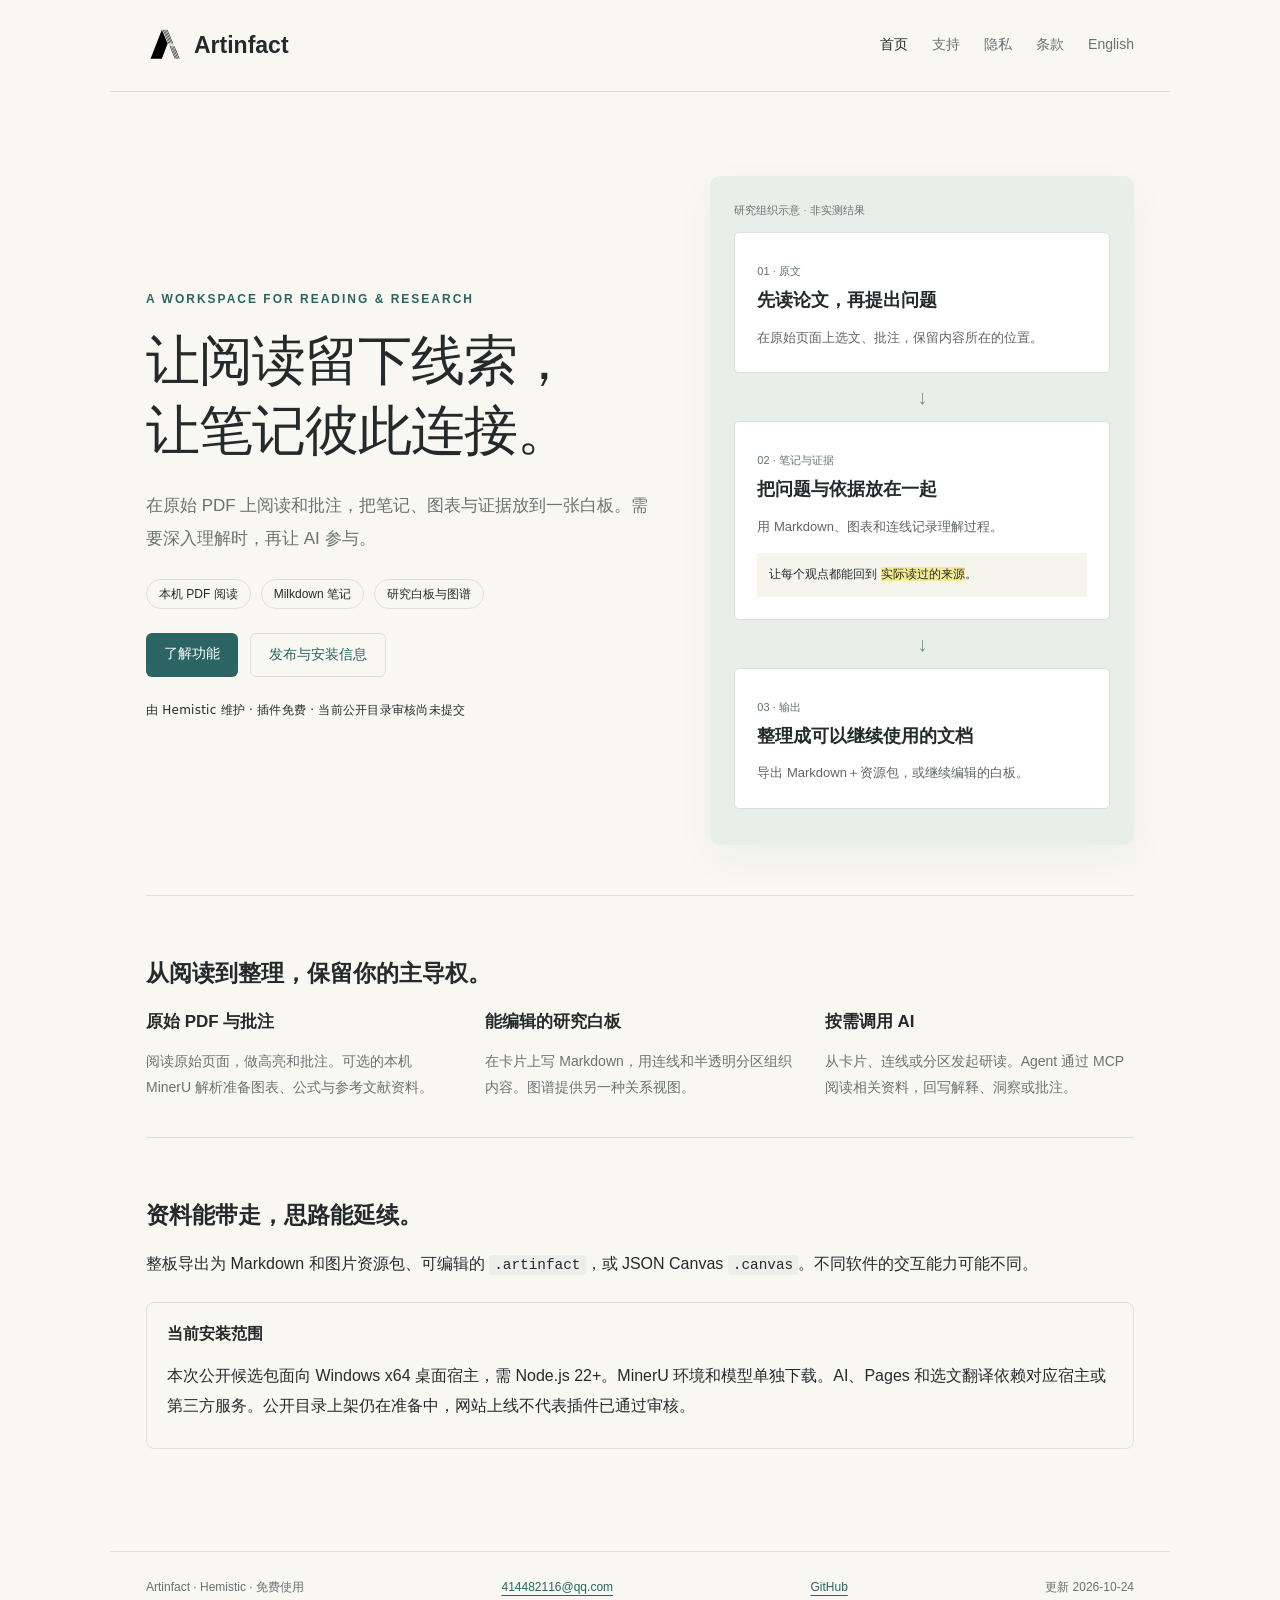
==== index.html @ d1cf112c "Publish Artinfact website, support and policies" ====
<!doctype html><html lang="zh-CN"><head><meta charset="UTF-8"><meta name="viewport" content="width=device-width, initial-scale=1"><meta name="description" content="Hemistic 的 Artinfact：本机 PDF 阅读、关联 Markdown 笔记与研究白板。"><title>Artinfact — 阅读、连接、理解</title><link rel="icon" href="logo.svg" type="image/svg+xml"><link rel="stylesheet" href="style.css"><link rel="alternate" hreflang="en" href="index-en.html"></head><body><a class="skip" href="#main">跳到正文</a><header><a class="brand" href="index.html"><img src="logo.svg" alt="" width="36" height="36">Artinfact</a><nav aria-label="主导航"><a href="index.html" aria-current="page">首页</a><a href="support.html">支持</a><a href="privacy.html">隐私</a><a href="terms.html">条款</a><a href="index-en.html" lang="en">English</a></nav></header><main id="main"><section class="hero"><div><div class="eyebrow">A WORKSPACE FOR READING & RESEARCH</div><h1>让阅读留下线索，<br>让笔记彼此连接。</h1><p class="lead">在原始 PDF 上阅读和批注，把笔记、图表与证据放到一张白板。需要深入理解时，再让 AI 参与。</p><div class="chips"><span class="chip">本机 PDF 阅读</span><span class="chip">Milkdown 笔记</span><span class="chip">研究白板与图谱</span></div><div class="actions"><a class="button" href="#features">了解功能</a><a class="button secondary" href="support.html#release-status">发布与安装信息</a></div><p class="version">由 Hemistic 维护 · 插件免费 · 当前公开目录审核尚未提交</p></div><div class="note-flow" aria-label="研究流程示意"><div class="flow-label">研究组织示意 · 非实测结果</div><div class="note"><small>01 · 原文</small><strong>先读论文，再提出问题</strong><p>在原始页面上选文、批注，保留内容所在的位置。</p></div><div class="connector" aria-hidden="true">↓</div><div class="note"><small>02 · 笔记与证据</small><strong>把问题与依据放在一起</strong><p>用 Markdown、图表和连线记录理解过程。</p><blockquote>让每个观点都能回到 <mark>实际读过的来源</mark>。</blockquote></div><div class="connector" aria-hidden="true">↓</div><div class="note"><small>03 · 输出</small><strong>整理成可以继续使用的文档</strong><p>导出 Markdown＋资源包，或继续编辑的白板。</p></div></div></section><section class="section" id="features"><h2>从阅读到整理，保留你的主导权。</h2><div class="columns"><div><h3>原始 PDF 与批注</h3><p>阅读原始页面，做高亮和批注。可选的本机 MinerU 解析准备图表、公式与参考文献资料。</p></div><div><h3>能编辑的研究白板</h3><p>在卡片上写 Markdown，用连线和半透明分区组织内容。图谱提供另一种关系视图。</p></div><div><h3>按需调用 AI</h3><p>从卡片、连线或分区发起研读。Agent 通过 MCP 阅读相关资料，回写解释、洞察或批注。</p></div></div></section><section class="section"><h2>资料能带走，思路能延续。</h2><p>整板导出为 Markdown 和图片资源包、可编辑的 <code>.artinfact</code>，或 JSON Canvas <code>.canvas</code>。不同软件的交互能力可能不同。</p><div class="notice"><strong>当前安装范围</strong><p>本次公开候选包面向 Windows x64 桌面宿主，需 Node.js 22+。MinerU 环境和模型单独下载。AI、Pages 和选文翻译依赖对应宿主或第三方服务。公开目录上架仍在准备中，网站上线不代表插件已通过审核。</p></div></section></main><footer><span>Artinfact · Hemistic · 免费使用</span><a href="mailto:414482116@qq.com">414482116@qq.com</a><a href="https://github.com/Hemistic/artinfact-site">GitHub</a><span>更新 2026-10-24</span></footer></body></html>
---- style.css ----
:root{color-scheme:light;--bg:#f8f7f2;--fg:#242a2b;--muted:#697371;--line:#dce1dc;--accent:#2a6563}*{box-sizing:border-box}html{scroll-behavior:smooth}body{margin:0;background:var(--bg);color:var(--fg);font:16px/1.85 -apple-system,BlinkMacSystemFont,'Segoe UI','Microsoft YaHei',sans-serif}a{color:var(--accent);text-underline-offset:4px}a:focus-visible,summary:focus-visible{outline:2px solid var(--accent);outline-offset:5px}.draft{background:#efe9d6;text-align:center;font-size:12px;padding:6px 16px;color:#645833}header,main,footer{max-width:1060px;margin:auto;padding:24px 36px}header{display:flex;align-items:center;justify-content:space-between;gap:20px;border-bottom:1px solid var(--line)}.brand{display:flex;align-items:center;gap:12px;color:var(--fg);text-decoration:none;font-size:23px;font-weight:650}.brand img{width:36px;height:36px}nav{display:flex;gap:24px;font-size:14px;flex-wrap:wrap}nav a{text-decoration:none;color:var(--muted)}nav a[aria-current=page]{color:var(--fg)}.hero{display:grid;grid-template-columns:1.2fr 1fr;gap:56px;align-items:center;padding:60px 0 50px}.eyebrow{color:var(--accent);font-size:12px;letter-spacing:2px;font-weight:600}h1{font-family:Georgia,'Songti SC','SimSun',serif;font-size:clamp(35px,4.7vw,54px);font-weight:500;line-height:1.3;letter-spacing:-1px;margin:16px 0 24px}h2{font-size:23px;line-height:1.5;margin:36px 0 16px}h3{font-size:17px;margin:0 0 8px}p{margin:12px 0}.muted,.lead{color:var(--muted)}.lead{font-size:17px;line-height:1.9}.chips{display:flex;gap:10px;flex-wrap:wrap;margin:24px 0}.chip{border:1px solid var(--line);border-radius:20px;padding:3px 12px;font-size:12px}.button{display:inline-block;background:var(--accent);color:white;text-decoration:none;border-radius:6px;padding:8px 18px;font-size:14px}.note-flow{padding:24px;background:#e8eeea;border-radius:10px;box-shadow:0 14px 40px #3049400b}.note-flow small{font-size:11px;color:#61746a}.note{background:white;padding:22px;border:1px solid #d9e2dc;border-radius:5px;margin:12px 0}.note strong{display:block;margin-bottom:8px;font-size:18px}.note p{font-size:13px;margin:0;color:#5d6663}.connector{text-align:center;color:#71968d;font-size:20px;line-height:1.2}.note-flow blockquote{background:#f5f5ee;margin:14px 0 0;padding:12px;font-size:12px;line-height:1.65}mark{background:#f4ec93;color:inherit}.section{border-top:1px solid var(--line);padding:24px 0}.columns{display:grid;grid-template-columns:repeat(3,1fr);gap:30px}.columns p{font-size:14px;color:var(--muted)}.plain-list{padding-left:22px}.plain-list li{margin:8px 0}article{max-width:760px;padding:20px 0 44px}article h1{font-size:38px}article p,article li{font-size:15px}article .intro{font-size:17px}table{width:100%;border-collapse:collapse;margin:20px 0;font-size:14px}td,th{text-align:left;vertical-align:top;padding:12px 10px;border-bottom:1px solid var(--line)}th{font-weight:600}.callout{background:#eaf0eb;border-left:3px solid #7c9f92;padding:14px 18px;margin:22px 0;font-size:14px}.pending{background:#f2ebd8;padding:14px 18px;color:#6a5838;font-size:14px;border-radius:5px}footer{border-top:1px solid var(--line);font-size:12px;color:var(--muted);display:flex;justify-content:space-between;gap:16px;flex-wrap:wrap;margin-top:30px;padding-bottom:36px}code{font-family:Consolas,monospace;font-size:.9em;background:#eceee9;padding:2px 5px;border-radius:3px}details{border-bottom:1px solid var(--line);padding:16px 0}summary{cursor:pointer;font-weight:600}details p{color:var(--muted);font-size:14px}@media(max-width:720px){header,main,footer{padding-left:20px;padding-right:20px}header{align-items:flex-start;flex-direction:column}nav{gap:18px}.hero{grid-template-columns:1fr;gap:24px;padding:36px 0}.columns{grid-template-columns:1fr;gap:12px}article h1{font-size:32px}table{font-size:12px}td,th{padding:8px 5px}}
.skip{position:absolute;left:16px;top:-60px}.skip:focus{top:10px;background:white;padding:8px;z-index:10}.actions{display:flex;gap:12px;flex-wrap:wrap;margin:24px 0}.button.secondary{background:transparent;color:var(--accent);border:1px solid var(--line)}.version{font:12px/1.6 system-ui;letter-spacing:.02em}.notice{border:1px solid var(--line);padding:16px 20px;border-radius:8px;margin:24px 0}.flow-label{font-size:11px;color:var(--muted);margin-bottom:12px}a{overflow-wrap:anywhere}article{max-width:800px}nav{align-items:center}.brand img{flex:none}code{overflow-wrap:anywhere}@media(max-width:680px){header,main,footer{padding-left:22px;padding-right:22px}header{align-items:flex-start;flex-direction:column;gap:12px}nav{gap:16px}.hero{padding-top:32px}.columns{grid-template-columns:1fr;gap:14px}table{font-size:12px}td,th{padding:8px 6px}}
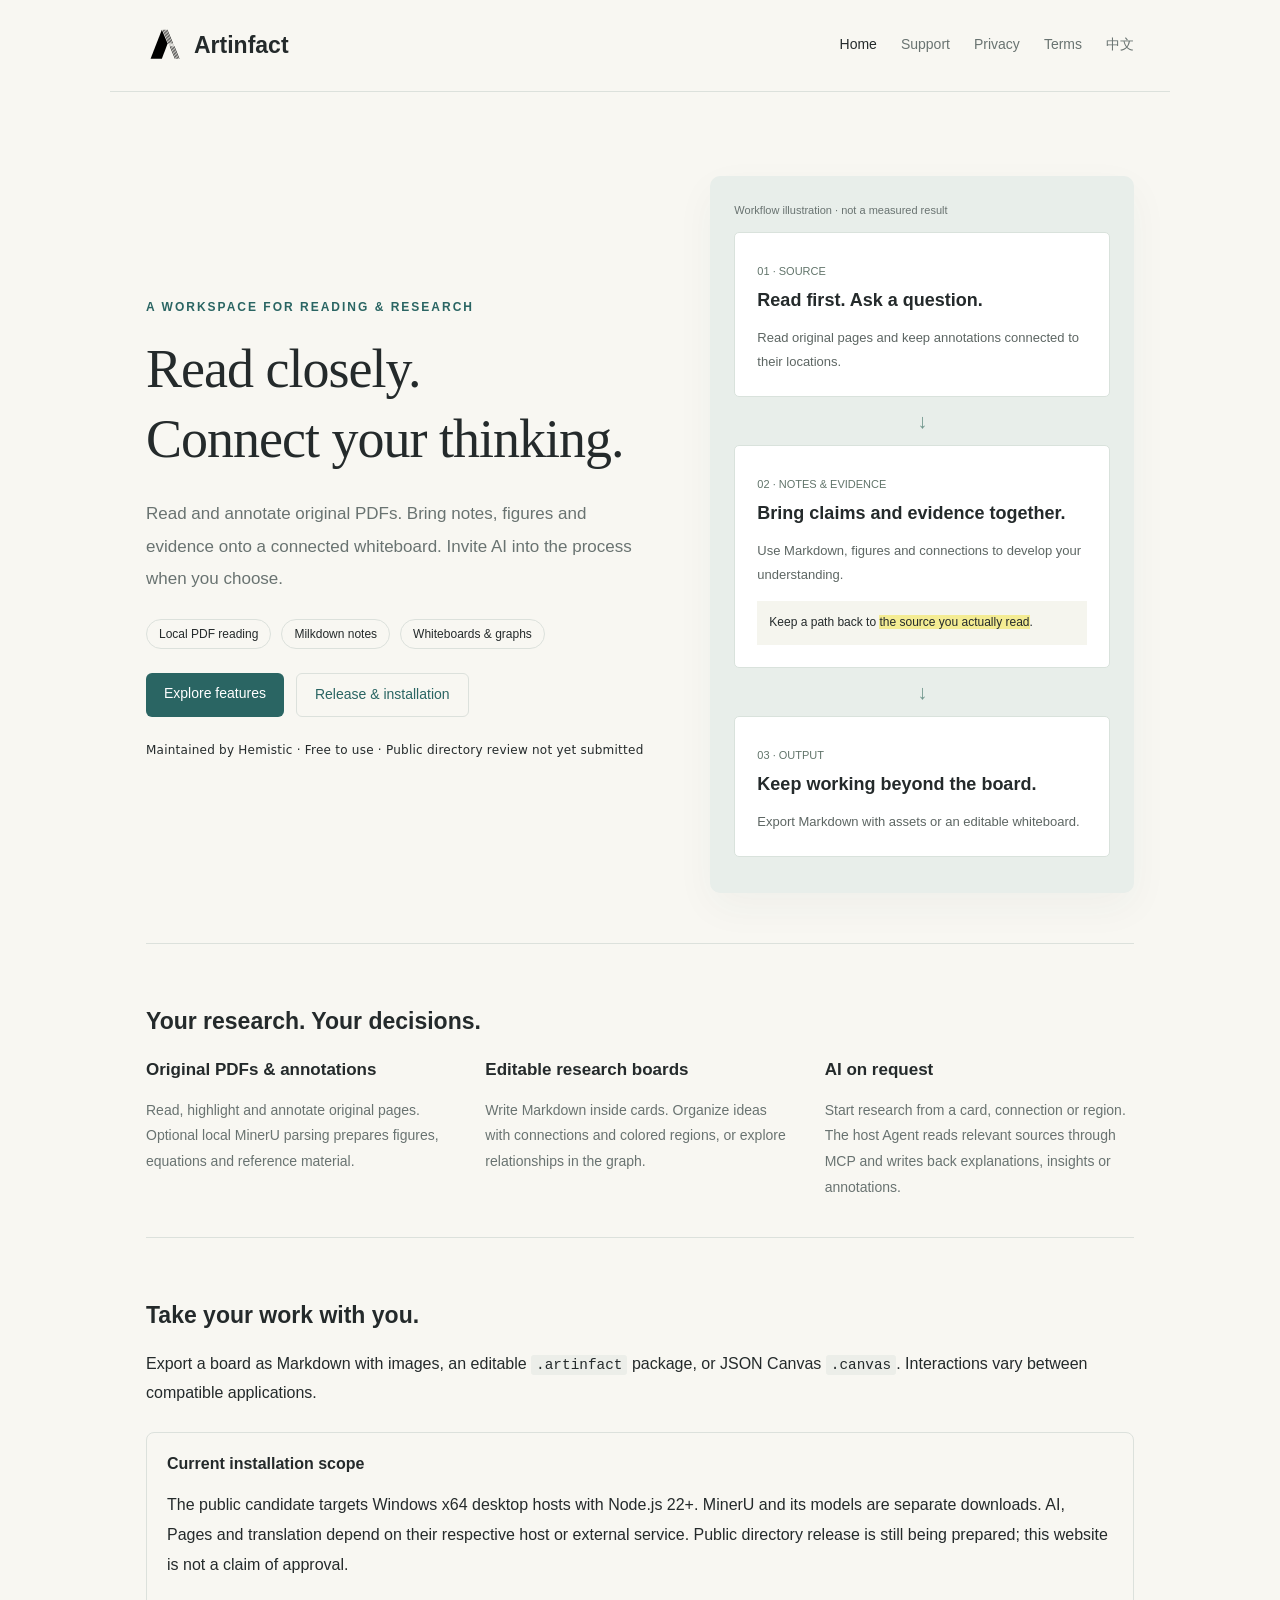
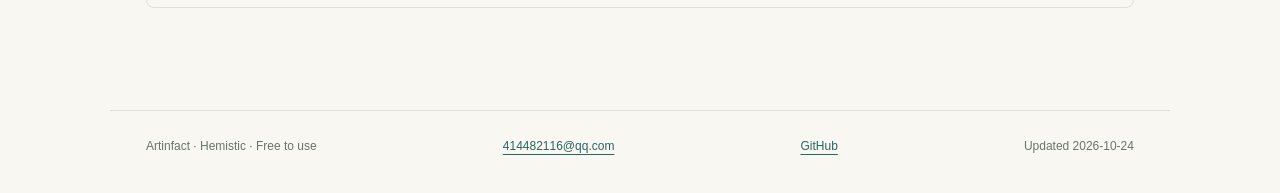
==== commit 6a4c9119: "Make English the default homepage and preserve Chinese navigation" ====
--- a/index.html
+++ b/index.html
@@ -1 +1 @@
-<!doctype html><html lang="zh-CN"><head><meta charset="UTF-8"><meta name="viewport" content="width=device-width, initial-scale=1"><meta name="description" content="Hemistic 的 Artinfact：本机 PDF 阅读、关联 Markdown 笔记与研究白板。"><title>Artinfact — 阅读、连接、理解</title><link rel="icon" href="logo.svg" type="image/svg+xml"><link rel="stylesheet" href="style.css"><link rel="alternate" hreflang="en" href="index-en.html"></head><body><a class="skip" href="#main">跳到正文</a><header><a class="brand" href="index.html"><img src="logo.svg" alt="" width="36" height="36">Artinfact</a><nav aria-label="主导航"><a href="index.html" aria-current="page">首页</a><a href="support.html">支持</a><a href="privacy.html">隐私</a><a href="terms.html">条款</a><a href="index-en.html" lang="en">English</a></nav></header><main id="main"><section class="hero"><div><div class="eyebrow">A WORKSPACE FOR READING & RESEARCH</div><h1>让阅读留下线索，<br>让笔记彼此连接。</h1><p class="lead">在原始 PDF 上阅读和批注，把笔记、图表与证据放到一张白板。需要深入理解时，再让 AI 参与。</p><div class="chips"><span class="chip">本机 PDF 阅读</span><span class="chip">Milkdown 笔记</span><span class="chip">研究白板与图谱</span></div><div class="actions"><a class="button" href="#features">了解功能</a><a class="button secondary" href="support.html#release-status">发布与安装信息</a></div><p class="version">由 Hemistic 维护 · 插件免费 · 当前公开目录审核尚未提交</p></div><div class="note-flow" aria-label="研究流程示意"><div class="flow-label">研究组织示意 · 非实测结果</div><div class="note"><small>01 · 原文</small><strong>先读论文，再提出问题</strong><p>在原始页面上选文、批注，保留内容所在的位置。</p></div><div class="connector" aria-hidden="true">↓</div><div class="note"><small>02 · 笔记与证据</small><strong>把问题与依据放在一起</strong><p>用 Markdown、图表和连线记录理解过程。</p><blockquote>让每个观点都能回到 <mark>实际读过的来源</mark>。</blockquote></div><div class="connector" aria-hidden="true">↓</div><div class="note"><small>03 · 输出</small><strong>整理成可以继续使用的文档</strong><p>导出 Markdown＋资源包，或继续编辑的白板。</p></div></div></section><section class="section" id="features"><h2>从阅读到整理，保留你的主导权。</h2><div class="columns"><div><h3>原始 PDF 与批注</h3><p>阅读原始页面，做高亮和批注。可选的本机 MinerU 解析准备图表、公式与参考文献资料。</p></div><div><h3>能编辑的研究白板</h3><p>在卡片上写 Markdown，用连线和半透明分区组织内容。图谱提供另一种关系视图。</p></div><div><h3>按需调用 AI</h3><p>从卡片、连线或分区发起研读。Agent 通过 MCP 阅读相关资料，回写解释、洞察或批注。</p></div></div></section><section class="section"><h2>资料能带走，思路能延续。</h2><p>整板导出为 Markdown 和图片资源包、可编辑的 <code>.artinfact</code>，或 JSON Canvas <code>.canvas</code>。不同软件的交互能力可能不同。</p><div class="notice"><strong>当前安装范围</strong><p>本次公开候选包面向 Windows x64 桌面宿主，需 Node.js 22+。MinerU 环境和模型单独下载。AI、Pages 和选文翻译依赖对应宿主或第三方服务。公开目录上架仍在准备中，网站上线不代表插件已通过审核。</p></div></section></main><footer><span>Artinfact · Hemistic · 免费使用</span><a href="mailto:414482116@qq.com">414482116@qq.com</a><a href="https://github.com/Hemistic/artinfact-site">GitHub</a><span>更新 2026-10-24</span></footer></body></html>+<!doctype html><html lang="en"><head><meta charset="UTF-8"><meta name="viewport" content="width=device-width, initial-scale=1"><meta name="description" content="Artinfact by Hemistic: local PDF reading, connected Markdown notes and research whiteboards."><title>Artinfact — Read. Connect. Understand.</title><link rel="icon" href="logo.svg" type="image/svg+xml"><link rel="stylesheet" href="style.css"><link rel="alternate" hreflang="zh-CN" href="index-zh.html"></head><body><a class="skip" href="#main">Skip to content</a><header><a class="brand" href="index.html"><img src="logo.svg" alt="" width="36" height="36">Artinfact</a><nav aria-label="Main navigation"><a href="index.html" aria-current="page">Home</a><a href="support-en.html">Support</a><a href="privacy-en.html">Privacy</a><a href="terms-en.html">Terms</a><a href="index-zh.html" lang="zh-CN">中文</a></nav></header><main id="main"><section class="hero"><div><div class="eyebrow">A WORKSPACE FOR READING & RESEARCH</div><h1>Read closely.<br>Connect your thinking.</h1><p class="lead">Read and annotate original PDFs. Bring notes, figures and evidence onto a connected whiteboard. Invite AI into the process when you choose.</p><div class="chips"><span class="chip">Local PDF reading</span><span class="chip">Milkdown notes</span><span class="chip">Whiteboards & graphs</span></div><div class="actions"><a class="button" href="#features">Explore features</a><a class="button secondary" href="support-en.html#release-status">Release & installation</a></div><p class="version">Maintained by Hemistic · Free to use · Public directory review not yet submitted</p></div><div class="note-flow" aria-label="Illustrative research workflow"><div class="flow-label">Workflow illustration · not a measured result</div><div class="note"><small>01 · SOURCE</small><strong>Read first. Ask a question.</strong><p>Read original pages and keep annotations connected to their locations.</p></div><div class="connector" aria-hidden="true">↓</div><div class="note"><small>02 · NOTES & EVIDENCE</small><strong>Bring claims and evidence together.</strong><p>Use Markdown, figures and connections to develop your understanding.</p><blockquote>Keep a path back to <mark>the source you actually read</mark>.</blockquote></div><div class="connector" aria-hidden="true">↓</div><div class="note"><small>03 · OUTPUT</small><strong>Keep working beyond the board.</strong><p>Export Markdown with assets or an editable whiteboard.</p></div></div></section><section class="section" id="features"><h2>Your research. Your decisions.</h2><div class="columns"><div><h3>Original PDFs & annotations</h3><p>Read, highlight and annotate original pages. Optional local MinerU parsing prepares figures, equations and reference material.</p></div><div><h3>Editable research boards</h3><p>Write Markdown inside cards. Organize ideas with connections and colored regions, or explore relationships in the graph.</p></div><div><h3>AI on request</h3><p>Start research from a card, connection or region. The host Agent reads relevant sources through MCP and writes back explanations, insights or annotations.</p></div></div></section><section class="section"><h2>Take your work with you.</h2><p>Export a board as Markdown with images, an editable <code>.artinfact</code> package, or JSON Canvas <code>.canvas</code>. Interactions vary between compatible applications.</p><div class="notice"><strong>Current installation scope</strong><p>The public candidate targets Windows x64 desktop hosts with Node.js 22+. MinerU and its models are separate downloads. AI, Pages and translation depend on their respective host or external service. Public directory release is still being prepared; this website is not a claim of approval.</p></div></section></main><footer><span>Artinfact · Hemistic · Free to use</span><a href="mailto:414482116@qq.com">414482116@qq.com</a><a href="https://github.com/Hemistic/artinfact-site">GitHub</a><span>Updated 2026-10-24</span></footer></body></html>
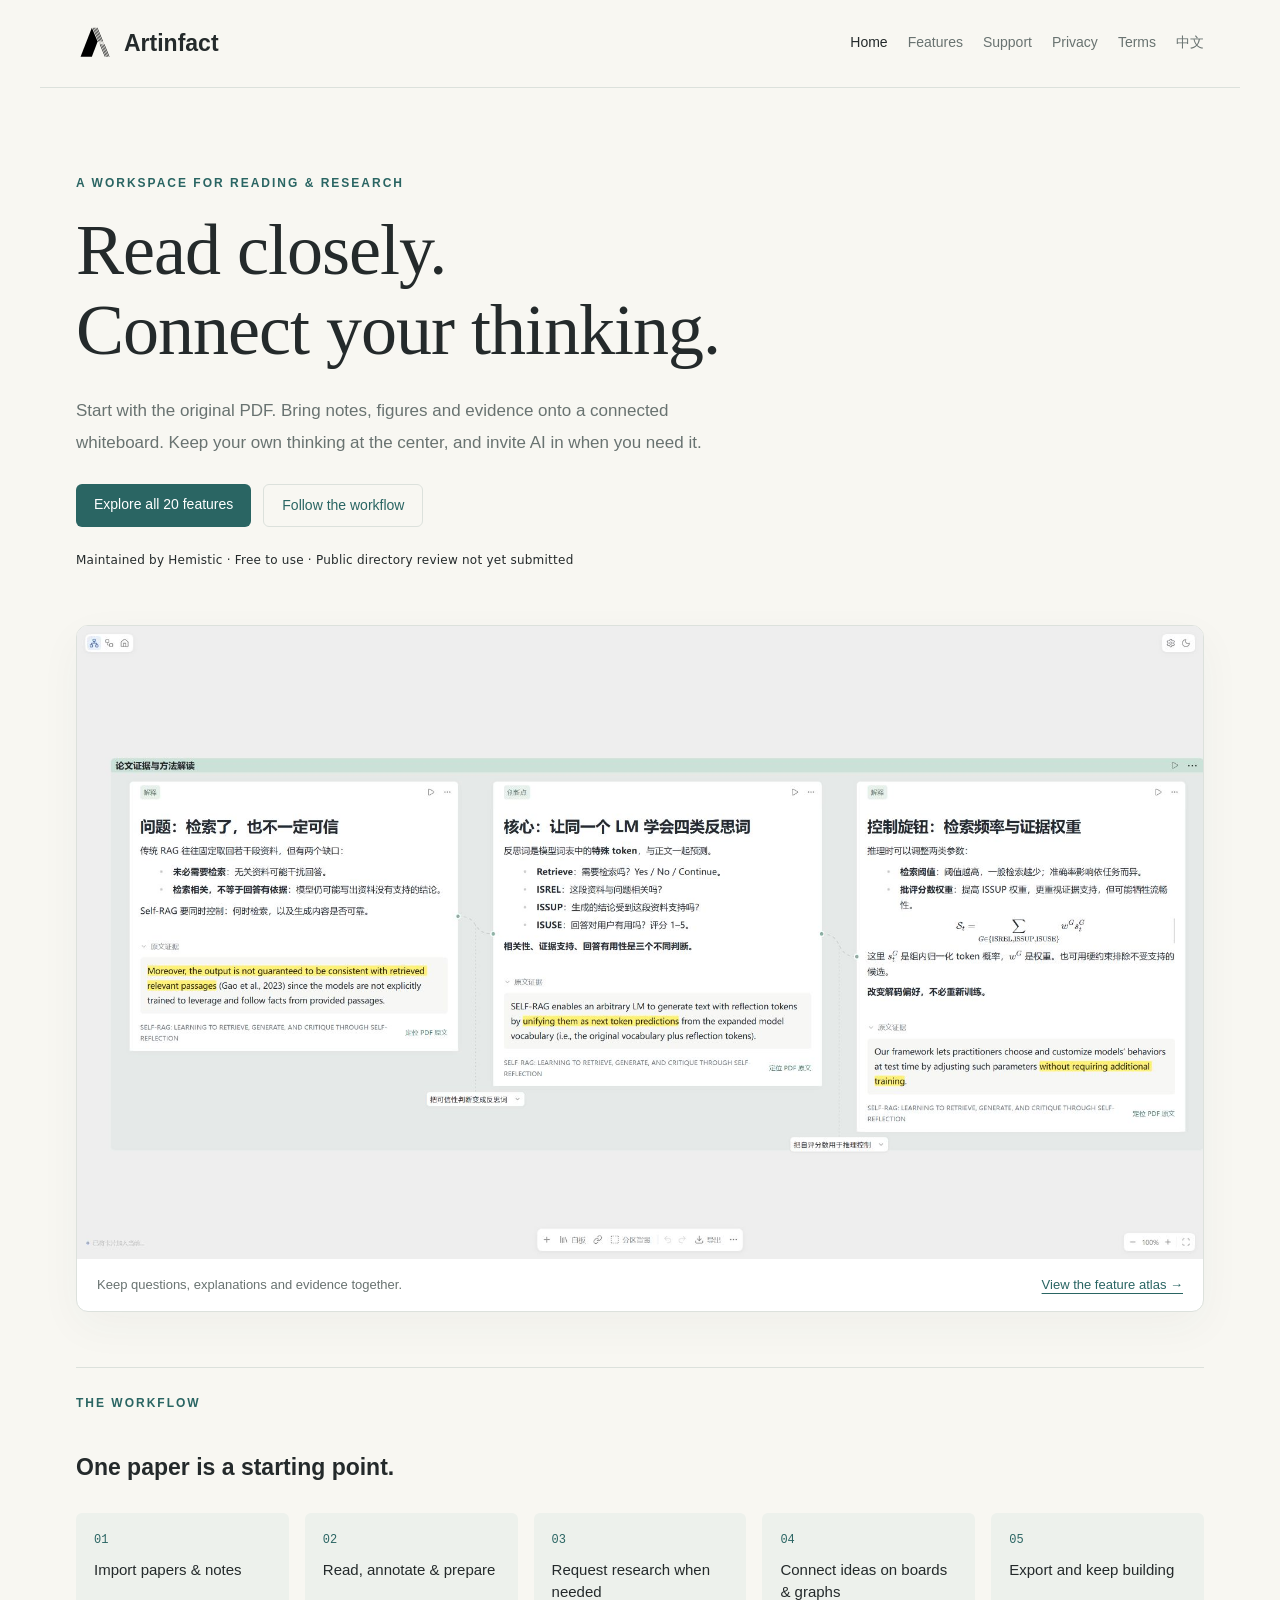
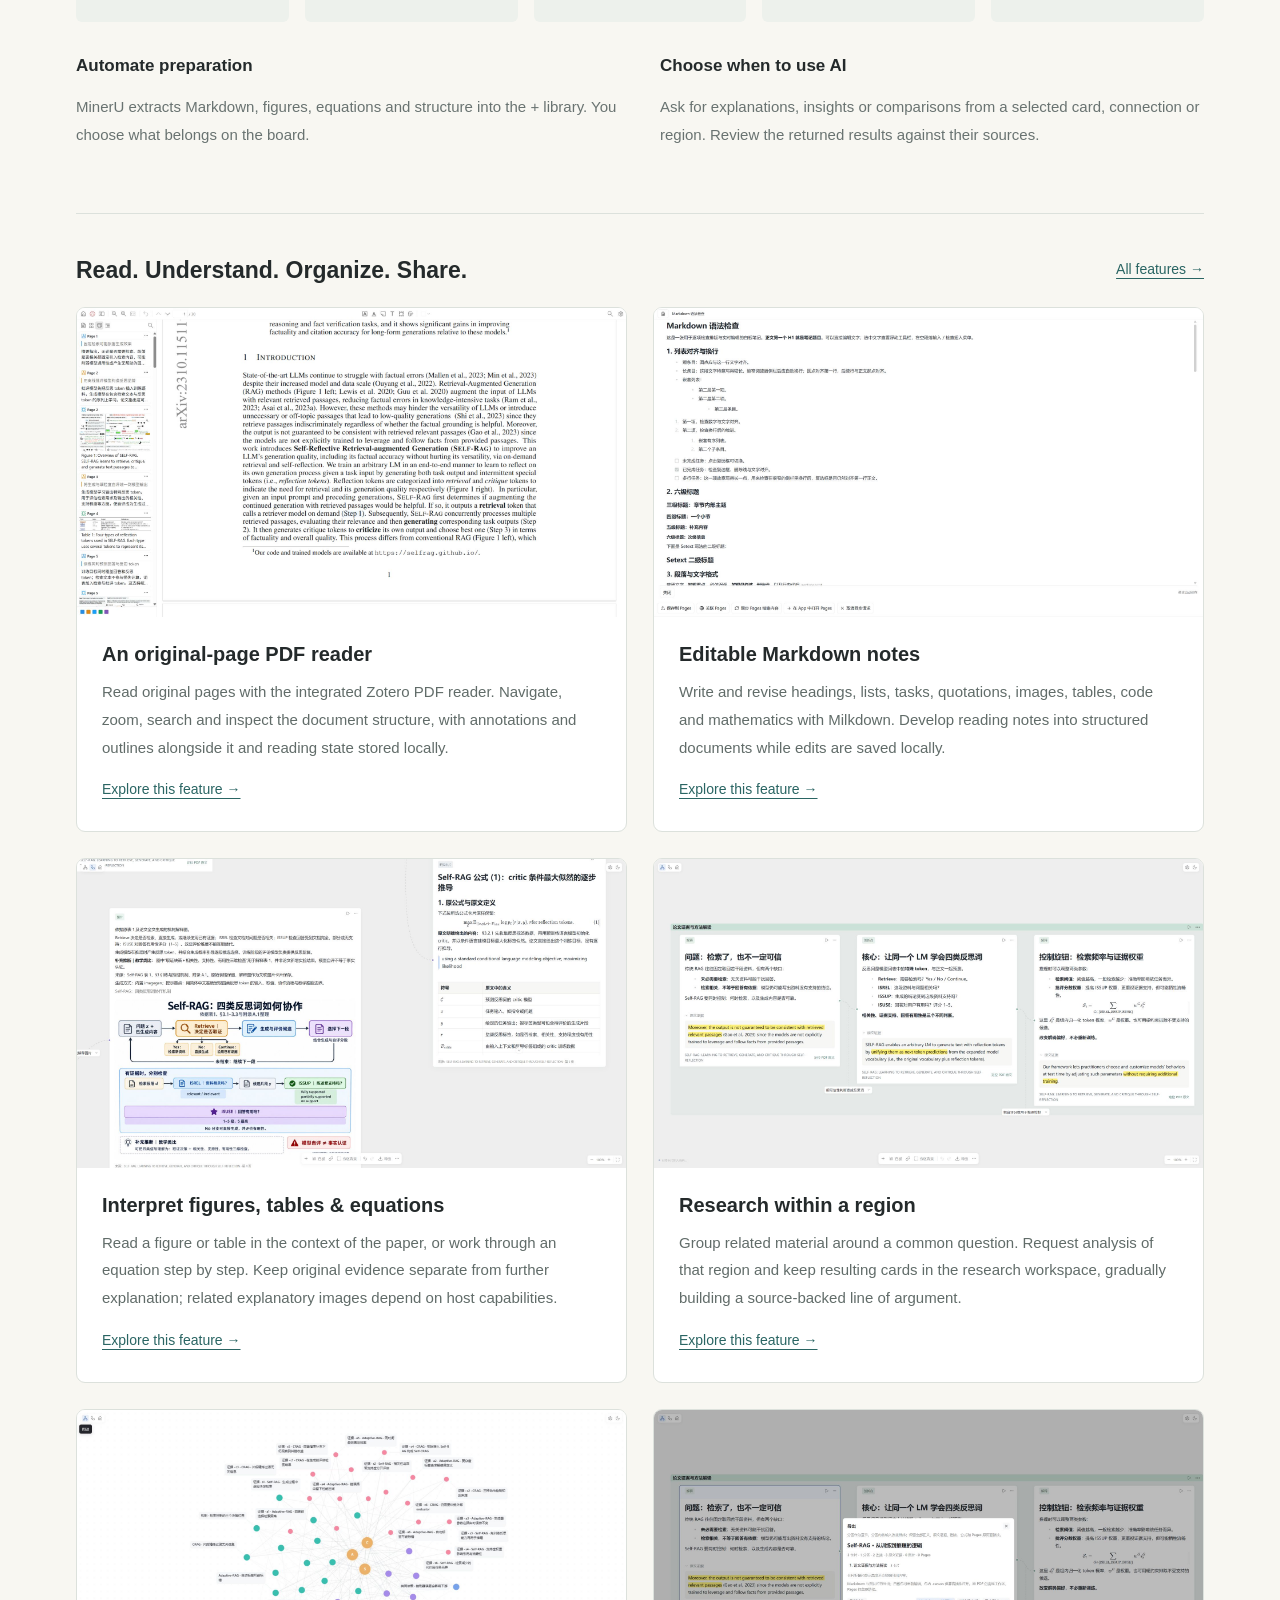
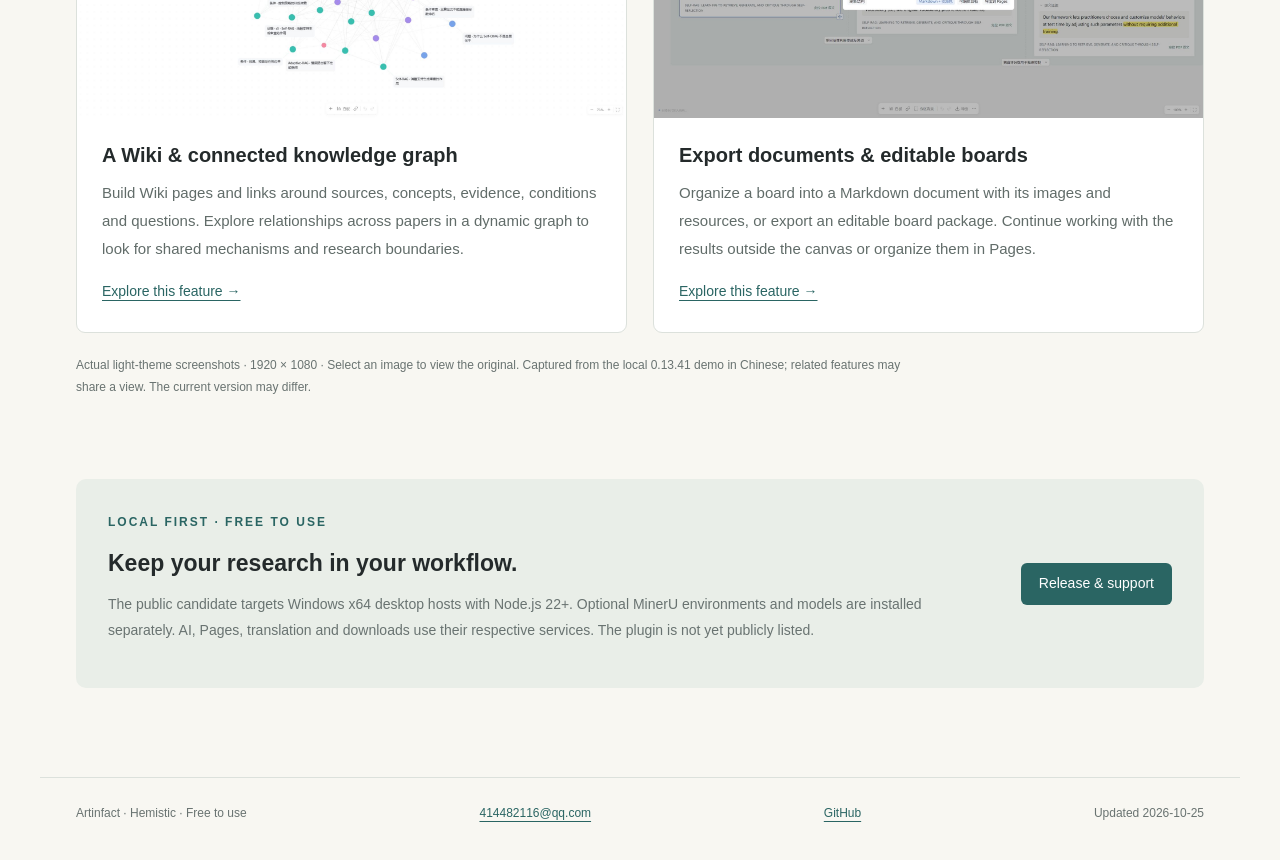
==== commit fae73e94: "Add bilingual feature atlas and product screenshots" ====
--- a/index.html
+++ b/index.html
@@ -1 +1 @@
-<!doctype html><html lang="en"><head><meta charset="UTF-8"><meta name="viewport" content="width=device-width, initial-scale=1"><meta name="description" content="Artinfact by Hemistic: local PDF reading, connected Markdown notes and research whiteboards."><title>Artinfact — Read. Connect. Understand.</title><link rel="icon" href="logo.svg" type="image/svg+xml"><link rel="stylesheet" href="style.css"><link rel="alternate" hreflang="zh-CN" href="index-zh.html"></head><body><a class="skip" href="#main">Skip to content</a><header><a class="brand" href="index.html"><img src="logo.svg" alt="" width="36" height="36">Artinfact</a><nav aria-label="Main navigation"><a href="index.html" aria-current="page">Home</a><a href="support-en.html">Support</a><a href="privacy-en.html">Privacy</a><a href="terms-en.html">Terms</a><a href="index-zh.html" lang="zh-CN">中文</a></nav></header><main id="main"><section class="hero"><div><div class="eyebrow">A WORKSPACE FOR READING & RESEARCH</div><h1>Read closely.<br>Connect your thinking.</h1><p class="lead">Read and annotate original PDFs. Bring notes, figures and evidence onto a connected whiteboard. Invite AI into the process when you choose.</p><div class="chips"><span class="chip">Local PDF reading</span><span class="chip">Milkdown notes</span><span class="chip">Whiteboards & graphs</span></div><div class="actions"><a class="button" href="#features">Explore features</a><a class="button secondary" href="support-en.html#release-status">Release & installation</a></div><p class="version">Maintained by Hemistic · Free to use · Public directory review not yet submitted</p></div><div class="note-flow" aria-label="Illustrative research workflow"><div class="flow-label">Workflow illustration · not a measured result</div><div class="note"><small>01 · SOURCE</small><strong>Read first. Ask a question.</strong><p>Read original pages and keep annotations connected to their locations.</p></div><div class="connector" aria-hidden="true">↓</div><div class="note"><small>02 · NOTES & EVIDENCE</small><strong>Bring claims and evidence together.</strong><p>Use Markdown, figures and connections to develop your understanding.</p><blockquote>Keep a path back to <mark>the source you actually read</mark>.</blockquote></div><div class="connector" aria-hidden="true">↓</div><div class="note"><small>03 · OUTPUT</small><strong>Keep working beyond the board.</strong><p>Export Markdown with assets or an editable whiteboard.</p></div></div></section><section class="section" id="features"><h2>Your research. Your decisions.</h2><div class="columns"><div><h3>Original PDFs & annotations</h3><p>Read, highlight and annotate original pages. Optional local MinerU parsing prepares figures, equations and reference material.</p></div><div><h3>Editable research boards</h3><p>Write Markdown inside cards. Organize ideas with connections and colored regions, or explore relationships in the graph.</p></div><div><h3>AI on request</h3><p>Start research from a card, connection or region. The host Agent reads relevant sources through MCP and writes back explanations, insights or annotations.</p></div></div></section><section class="section"><h2>Take your work with you.</h2><p>Export a board as Markdown with images, an editable <code>.artinfact</code> package, or JSON Canvas <code>.canvas</code>. Interactions vary between compatible applications.</p><div class="notice"><strong>Current installation scope</strong><p>The public candidate targets Windows x64 desktop hosts with Node.js 22+. MinerU and its models are separate downloads. AI, Pages and translation depend on their respective host or external service. Public directory release is still being prepared; this website is not a claim of approval.</p></div></section></main><footer><span>Artinfact · Hemistic · Free to use</span><a href="mailto:414482116@qq.com">414482116@qq.com</a><a href="https://github.com/Hemistic/artinfact-site">GitHub</a><span>Updated 2026-10-24</span></footer></body></html>+<!doctype html><html lang="en"><head><meta charset="UTF-8"><meta name="viewport" content="width=device-width,initial-scale=1"><title>Read. Connect. Understand. — Artinfact</title><meta name="description" content="Artinfact: local PDF reading, Markdown notes, source-backed research, whiteboards and knowledge graphs."><link rel="icon" href="logo.svg" type="image/svg+xml"><link rel="stylesheet" href="style.css"><link rel="alternate" hreflang="zh-CN" href="index-zh.html"></head><body><a class="skip" href="#main">Skip to content</a><header><a class="brand" href="index.html"><img src="logo.svg" alt="" width="36" height="36">Artinfact</a><nav aria-label="Main navigation"><a href="index.html" aria-current="page">Home</a><a href="features.html">Features</a><a href="support-en.html">Support</a><a href="privacy-en.html">Privacy</a><a href="terms-en.html">Terms</a><a href="index-zh.html" lang="zh-CN">中文</a></nav></header><main id="main"><section class="home-intro"><div class="eyebrow">A WORKSPACE FOR READING & RESEARCH</div><h1>Read closely.<br>Connect your thinking.</h1><p class="lead">Start with the original PDF. Bring notes, figures and evidence onto a connected whiteboard. Keep your own thinking at the center, and invite AI in when you need it.</p><div class="actions"><a class="button" href="features.html">Explore all 20 features</a><a class="button secondary" href="#workflow">Follow the workflow</a></div><p class="version">Maintained by Hemistic · Free to use · Public directory review not yet submitted</p></section><figure class="product-hero"><a class="screenshot-link" href="screen-groups.jpg" target="_blank" rel="noopener" aria-label="Research whiteboard, regions and source evidence — 1920 × 1080"><img src="screen-groups.jpg" alt="Research whiteboard, regions and source evidence" width="1920" height="1080" loading="eager" decoding="async"></a><figcaption>Keep questions, explanations and evidence together. <a href="features.html">View the feature atlas →</a></figcaption></figure><section class="section" id="workflow"><div class="eyebrow">THE WORKFLOW</div><h2>One paper is a starting point.</h2><ol class="workflow-steps"><li><span>01</span>Import papers & notes</li><li><span>02</span>Read, annotate & prepare</li><li><span>03</span>Request research when needed</li><li><span>04</span>Connect ideas on boards & graphs</li><li><span>05</span>Export and keep building</li></ol><div class="principle-grid"><div><h3>Automate preparation</h3><p>MinerU extracts Markdown, figures, equations and structure into the + library. You choose what belongs on the board.</p></div><div><h3>Choose when to use AI</h3><p>Ask for explanations, insights or comparisons from a selected card, connection or region. Review the returned results against their sources.</p></div></div></section><section class="section"><div class="section-heading"><h2>Read. Understand. Organize. Share.</h2><a class="text-link" href="features.html">All features →</a></div><div class="feature-grid"><article class="feature-card"><a class="screenshot-link" href="screen-reader.jpg" target="_blank" rel="noopener" aria-label="An original-page PDF reader — 1920 × 1080"><img src="screen-reader.jpg" alt="An original-page PDF reader" width="1920" height="1080" loading="lazy" decoding="async"></a><div class="feature-copy"><h3>An original-page PDF reader</h3><p>Read original pages with the integrated Zotero PDF reader. Navigate, zoom, search and inspect the document structure, with annotations and outlines alongside it and reading state stored locally.</p><a class="text-link" href="features.html#feature-5">Explore this feature →</a></div></article><article class="feature-card"><a class="screenshot-link" href="screen-markdown.jpg" target="_blank" rel="noopener" aria-label="Editable Markdown notes — 1920 × 1080"><img src="screen-markdown.jpg" alt="Editable Markdown notes" width="1920" height="1080" loading="lazy" decoding="async"></a><div class="feature-copy"><h3>Editable Markdown notes</h3><p>Write and revise headings, lists, tasks, quotations, images, tables, code and mathematics with Milkdown. Develop reading notes into structured documents while edits are saved locally.</p><a class="text-link" href="features.html#feature-14">Explore this feature →</a></div></article><article class="feature-card"><a class="screenshot-link" href="screen-formula.jpg" target="_blank" rel="noopener" aria-label="Interpret figures, tables &amp; equations — 1920 × 1080"><img src="screen-formula.jpg" alt="Interpret figures, tables &amp; equations" width="1920" height="1080" loading="lazy" decoding="async"></a><div class="feature-copy"><h3>Interpret figures, tables &amp; equations</h3><p>Read a figure or table in the context of the paper, or work through an equation step by step. Keep original evidence separate from further explanation; related explanatory images depend on host capabilities.</p><a class="text-link" href="features.html#feature-10">Explore this feature →</a></div></article><article class="feature-card"><a class="screenshot-link" href="screen-groups.jpg" target="_blank" rel="noopener" aria-label="Research within a region — 1920 × 1080"><img src="screen-groups.jpg" alt="Research within a region" width="1920" height="1080" loading="lazy" decoding="async"></a><div class="feature-copy"><h3>Research within a region</h3><p>Group related material around a common question. Request analysis of that region and keep resulting cards in the research workspace, gradually building a source-backed line of argument.</p><a class="text-link" href="features.html#feature-12">Explore this feature →</a></div></article><article class="feature-card"><a class="screenshot-link" href="screen-graph.jpg" target="_blank" rel="noopener" aria-label="A Wiki &amp; connected knowledge graph — 1920 × 1080"><img src="screen-graph.jpg" alt="A Wiki &amp; connected knowledge graph" width="1920" height="1080" loading="lazy" decoding="async"></a><div class="feature-copy"><h3>A Wiki &amp; connected knowledge graph</h3><p>Build Wiki pages and links around sources, concepts, evidence, conditions and questions. Explore relationships across papers in a dynamic graph to look for shared mechanisms and research boundaries.</p><a class="text-link" href="features.html#feature-16">Explore this feature →</a></div></article><article class="feature-card"><a class="screenshot-link" href="screen-export.jpg" target="_blank" rel="noopener" aria-label="Export documents &amp; editable boards — 1920 × 1080"><img src="screen-export.jpg" alt="Export documents &amp; editable boards" width="1920" height="1080" loading="lazy" decoding="async"></a><div class="feature-copy"><h3>Export documents &amp; editable boards</h3><p>Organize a board into a Markdown document with its images and resources, or export an editable board package. Continue working with the results outside the canvas or organize them in Pages.</p><a class="text-link" href="features.html#feature-18">Explore this feature →</a></div></article></div><p class="capture-note">Actual light-theme screenshots · 1920 × 1080 · Select an image to view the original. Captured from the local 0.13.41 demo in Chinese; related features may share a view. The current version may differ.</p></section><section class="release-panel"><div><div class="eyebrow">LOCAL FIRST · FREE TO USE</div><h2>Keep your research in your workflow.</h2><p>The public candidate targets Windows x64 desktop hosts with Node.js 22+. Optional MinerU environments and models are installed separately. AI, Pages, translation and downloads use their respective services. The plugin is not yet publicly listed.</p></div><a class="button" href="support-en.html#release-status">Release & support</a></section></main><footer><span>Artinfact · Hemistic · Free to use</span><a href="mailto:414482116@qq.com">414482116@qq.com</a><a href="https://github.com/Hemistic/artinfact-site">GitHub</a><span>Updated 2026-10-25</span></footer></body></html>
--- a/style.css
+++ b/style.css
@@ -1,2 +1,4 @@
 :root{color-scheme:light;--bg:#f8f7f2;--fg:#242a2b;--muted:#697371;--line:#dce1dc;--accent:#2a6563}*{box-sizing:border-box}html{scroll-behavior:smooth}body{margin:0;background:var(--bg);color:var(--fg);font:16px/1.85 -apple-system,BlinkMacSystemFont,'Segoe UI','Microsoft YaHei',sans-serif}a{color:var(--accent);text-underline-offset:4px}a:focus-visible,summary:focus-visible{outline:2px solid var(--accent);outline-offset:5px}.draft{background:#efe9d6;text-align:center;font-size:12px;padding:6px 16px;color:#645833}header,main,footer{max-width:1060px;margin:auto;padding:24px 36px}header{display:flex;align-items:center;justify-content:space-between;gap:20px;border-bottom:1px solid var(--line)}.brand{display:flex;align-items:center;gap:12px;color:var(--fg);text-decoration:none;font-size:23px;font-weight:650}.brand img{width:36px;height:36px}nav{display:flex;gap:24px;font-size:14px;flex-wrap:wrap}nav a{text-decoration:none;color:var(--muted)}nav a[aria-current=page]{color:var(--fg)}.hero{display:grid;grid-template-columns:1.2fr 1fr;gap:56px;align-items:center;padding:60px 0 50px}.eyebrow{color:var(--accent);font-size:12px;letter-spacing:2px;font-weight:600}h1{font-family:Georgia,'Songti SC','SimSun',serif;font-size:clamp(35px,4.7vw,54px);font-weight:500;line-height:1.3;letter-spacing:-1px;margin:16px 0 24px}h2{font-size:23px;line-height:1.5;margin:36px 0 16px}h3{font-size:17px;margin:0 0 8px}p{margin:12px 0}.muted,.lead{color:var(--muted)}.lead{font-size:17px;line-height:1.9}.chips{display:flex;gap:10px;flex-wrap:wrap;margin:24px 0}.chip{border:1px solid var(--line);border-radius:20px;padding:3px 12px;font-size:12px}.button{display:inline-block;background:var(--accent);color:white;text-decoration:none;border-radius:6px;padding:8px 18px;font-size:14px}.note-flow{padding:24px;background:#e8eeea;border-radius:10px;box-shadow:0 14px 40px #3049400b}.note-flow small{font-size:11px;color:#61746a}.note{background:white;padding:22px;border:1px solid #d9e2dc;border-radius:5px;margin:12px 0}.note strong{display:block;margin-bottom:8px;font-size:18px}.note p{font-size:13px;margin:0;color:#5d6663}.connector{text-align:center;color:#71968d;font-size:20px;line-height:1.2}.note-flow blockquote{background:#f5f5ee;margin:14px 0 0;padding:12px;font-size:12px;line-height:1.65}mark{background:#f4ec93;color:inherit}.section{border-top:1px solid var(--line);padding:24px 0}.columns{display:grid;grid-template-columns:repeat(3,1fr);gap:30px}.columns p{font-size:14px;color:var(--muted)}.plain-list{padding-left:22px}.plain-list li{margin:8px 0}article{max-width:760px;padding:20px 0 44px}article h1{font-size:38px}article p,article li{font-size:15px}article .intro{font-size:17px}table{width:100%;border-collapse:collapse;margin:20px 0;font-size:14px}td,th{text-align:left;vertical-align:top;padding:12px 10px;border-bottom:1px solid var(--line)}th{font-weight:600}.callout{background:#eaf0eb;border-left:3px solid #7c9f92;padding:14px 18px;margin:22px 0;font-size:14px}.pending{background:#f2ebd8;padding:14px 18px;color:#6a5838;font-size:14px;border-radius:5px}footer{border-top:1px solid var(--line);font-size:12px;color:var(--muted);display:flex;justify-content:space-between;gap:16px;flex-wrap:wrap;margin-top:30px;padding-bottom:36px}code{font-family:Consolas,monospace;font-size:.9em;background:#eceee9;padding:2px 5px;border-radius:3px}details{border-bottom:1px solid var(--line);padding:16px 0}summary{cursor:pointer;font-weight:600}details p{color:var(--muted);font-size:14px}@media(max-width:720px){header,main,footer{padding-left:20px;padding-right:20px}header{align-items:flex-start;flex-direction:column}nav{gap:18px}.hero{grid-template-columns:1fr;gap:24px;padding:36px 0}.columns{grid-template-columns:1fr;gap:12px}article h1{font-size:32px}table{font-size:12px}td,th{padding:8px 5px}}
-.skip{position:absolute;left:16px;top:-60px}.skip:focus{top:10px;background:white;padding:8px;z-index:10}.actions{display:flex;gap:12px;flex-wrap:wrap;margin:24px 0}.button.secondary{background:transparent;color:var(--accent);border:1px solid var(--line)}.version{font:12px/1.6 system-ui;letter-spacing:.02em}.notice{border:1px solid var(--line);padding:16px 20px;border-radius:8px;margin:24px 0}.flow-label{font-size:11px;color:var(--muted);margin-bottom:12px}a{overflow-wrap:anywhere}article{max-width:800px}nav{align-items:center}.brand img{flex:none}code{overflow-wrap:anywhere}@media(max-width:680px){header,main,footer{padding-left:22px;padding-right:22px}header{align-items:flex-start;flex-direction:column;gap:12px}nav{gap:16px}.hero{padding-top:32px}.columns{grid-template-columns:1fr;gap:14px}table{font-size:12px}td,th{padding:8px 6px}}+.skip{position:absolute;left:16px;top:-60px}.skip:focus{top:10px;background:white;padding:8px;z-index:10}.actions{display:flex;gap:12px;flex-wrap:wrap;margin:24px 0}.button.secondary{background:transparent;color:var(--accent);border:1px solid var(--line)}.version{font:12px/1.6 system-ui;letter-spacing:.02em}.notice{border:1px solid var(--line);padding:16px 20px;border-radius:8px;margin:24px 0}.flow-label{font-size:11px;color:var(--muted);margin-bottom:12px}a{overflow-wrap:anywhere}article{max-width:800px}nav{align-items:center}.brand img{flex:none}code{overflow-wrap:anywhere}@media(max-width:680px){header,main,footer{padding-left:22px;padding-right:22px}header{align-items:flex-start;flex-direction:column;gap:12px}nav{gap:16px}.hero{padding-top:32px}.columns{grid-template-columns:1fr;gap:14px}table{font-size:12px}td,th{padding:8px 6px}}
+/* FEATURE ATLAS */
+header,main,footer{max-width:1200px}header{padding-top:22px;padding-bottom:22px}nav{gap:20px}.home-intro{max-width:770px;padding:60px 0 30px}.home-intro h1{font-size:clamp(42px,6vw,72px);line-height:1.12}.home-intro .lead{max-width:650px}.product-hero{margin:12px 0 55px;background:#fff;border:1px solid var(--line);border-radius:12px;overflow:hidden;box-shadow:0 14px 44px #3049400b}.screenshot-link{display:block;background:#f5f6f3;overflow:hidden}.screenshot-link img{display:block;width:100%;height:auto;aspect-ratio:16/9;object-fit:contain}.screenshot-link:hover{outline:2px solid #94b8a8;outline-offset:-2px}figcaption{font-size:13px;padding:14px 20px;display:flex;justify-content:space-between;gap:12px;color:var(--muted)}.workflow-steps{display:grid;grid-template-columns:repeat(5,1fr);list-style:none;padding:0;gap:16px;margin:28px 0}.workflow-steps li{padding:18px;background:#edf1ec;border-radius:6px;line-height:1.5;font-size:15px}.workflow-steps span{display:block;color:var(--accent);font:12px/1.5 monospace;margin-bottom:10px}.principle-grid{display:grid;grid-template-columns:1fr 1fr;gap:40px;margin:28px 0}.principle-grid p{font-size:15px;color:var(--muted)}.section-heading{display:flex;gap:16px;align-items:center;justify-content:space-between;margin:15px 0 20px}.section-heading h2{margin:0;flex:1}.section-number{font:13px/1.5 monospace;color:var(--accent)}.feature-grid{display:grid;grid-template-columns:1fr 1fr;gap:26px}.feature-card{max-width:none;padding:0;margin:0;border:1px solid var(--line);border-radius:9px;background:#fff;overflow:hidden}.feature-copy{padding:23px 25px 27px}.feature-copy h3{font-size:20px;line-height:1.4;font-weight:600}.feature-copy p{font-size:15px;line-height:1.85;color:#616c69;margin:10px 0 0}.feature-number{font:11px/1.5 monospace;color:var(--accent);display:block;margin-bottom:9px}.text-link{display:inline-block;margin-top:16px;font-size:14px}.section-heading .text-link{margin:0}.capture-note{font-size:12px;color:var(--muted);line-height:1.8;margin:22px 0;max-width:850px}.page-intro{padding:48px 0 15px;max-width:860px}.page-intro h1{font-size:clamp(36px,5vw,60px)}.feature-jumps{padding:18px 0 26px;border-bottom:1px solid var(--line);gap:12px}.feature-jumps a{padding:5px 13px;border:1px solid var(--line);border-radius:25px;color:var(--accent);font-size:13px}.feature-section{padding:30px 0;scroll-margin-top:20px}.release-panel{background:#e9eee8;border-radius:10px;padding:32px;display:flex;align-items:center;gap:40px;margin:35px 0}.release-panel h2{margin:12px 0}.release-panel p{font-size:14px;color:var(--muted)}.release-panel .button{flex:none}.release-panel>div{flex:1}@media(max-width:800px){.workflow-steps{grid-template-columns:repeat(2,1fr)}.release-panel{align-items:flex-start;flex-direction:column;gap:16px}.feature-grid{gap:18px}.feature-copy{padding:18px}.feature-copy h3{font-size:18px}}@media(max-width:620px){.feature-grid,.principle-grid{grid-template-columns:1fr}.home-intro{padding:32px 0 20px}header,main,footer{padding-left:18px;padding-right:18px}nav{gap:13px;font-size:13px}.section-heading{align-items:flex-start}.section-heading h2{font-size:21px}figcaption{display:block}.product-hero{margin-bottom:30px}.feature-jumps{gap:8px}.feature-jumps a{font-size:12px}.release-panel{padding:23px}.page-intro{padding-top:30px}.workflow-steps{gap:10px}.workflow-steps li{padding:13px;font-size:13px}}
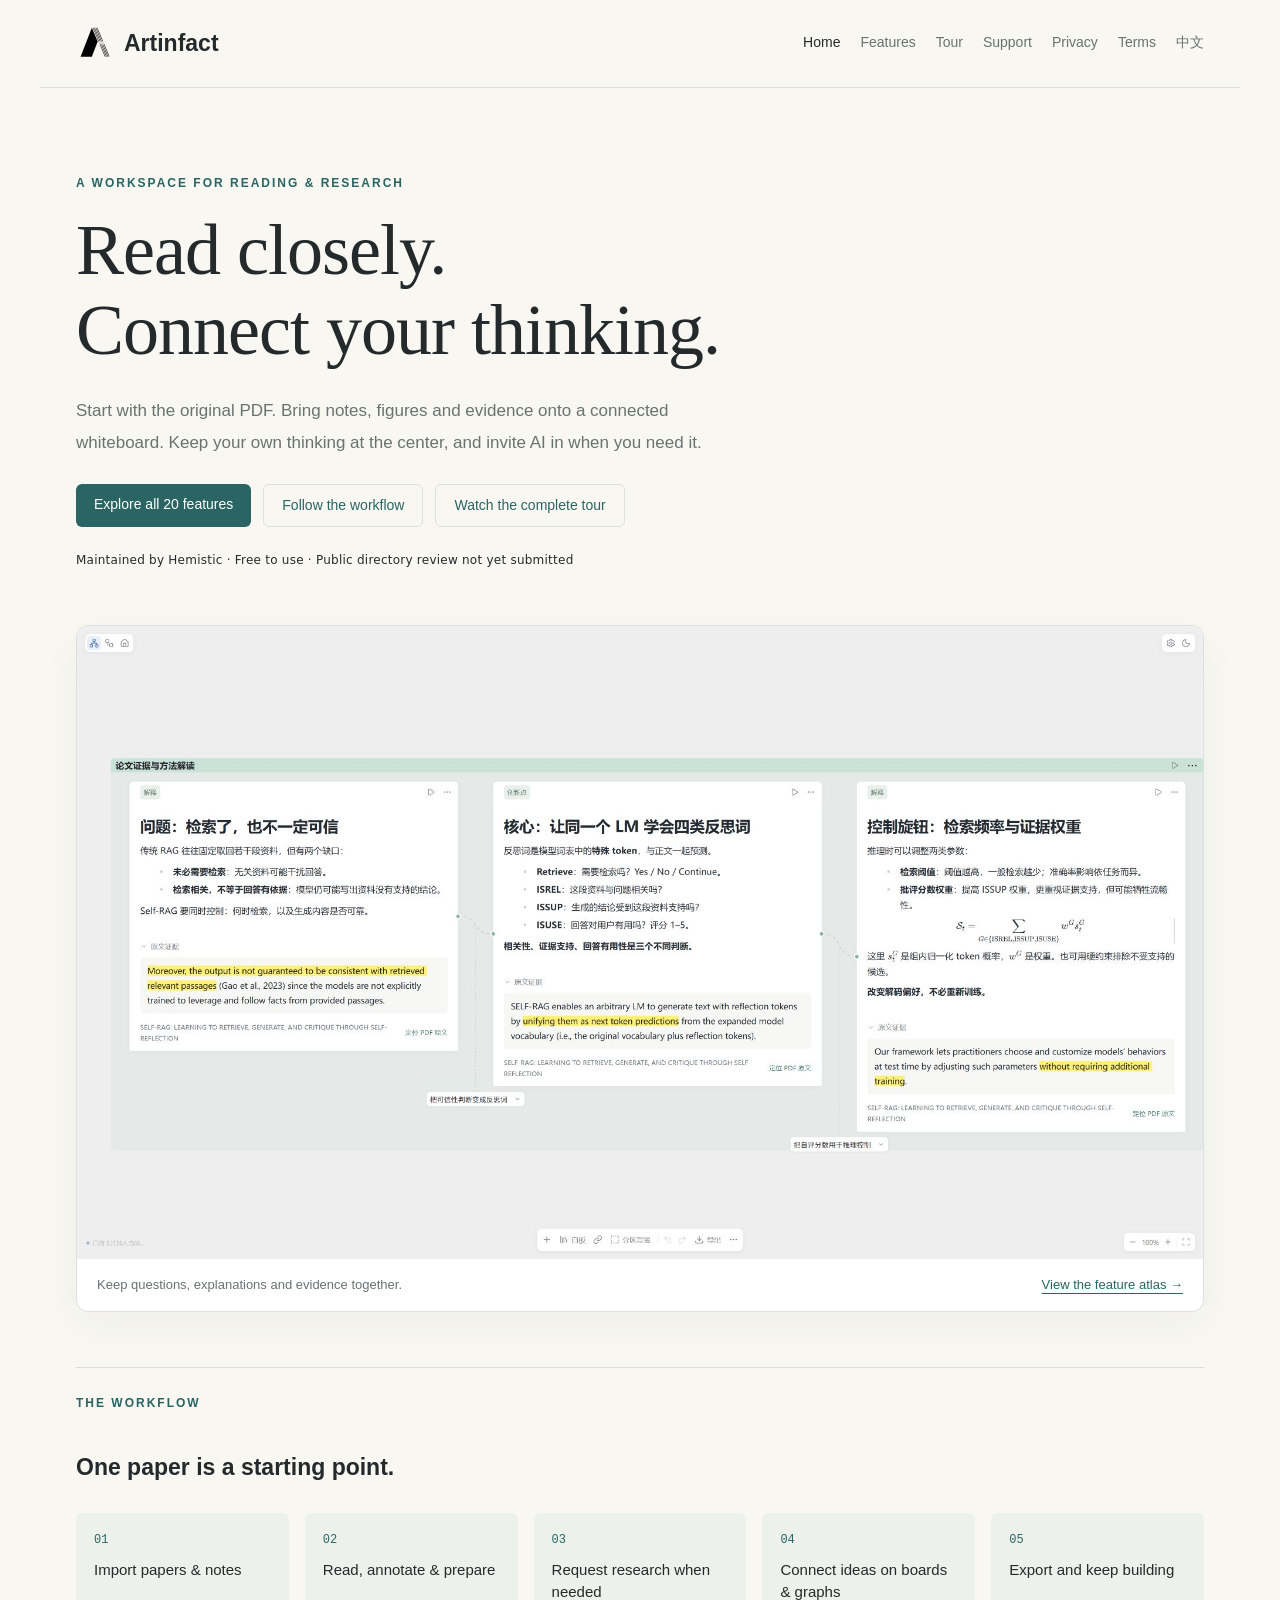
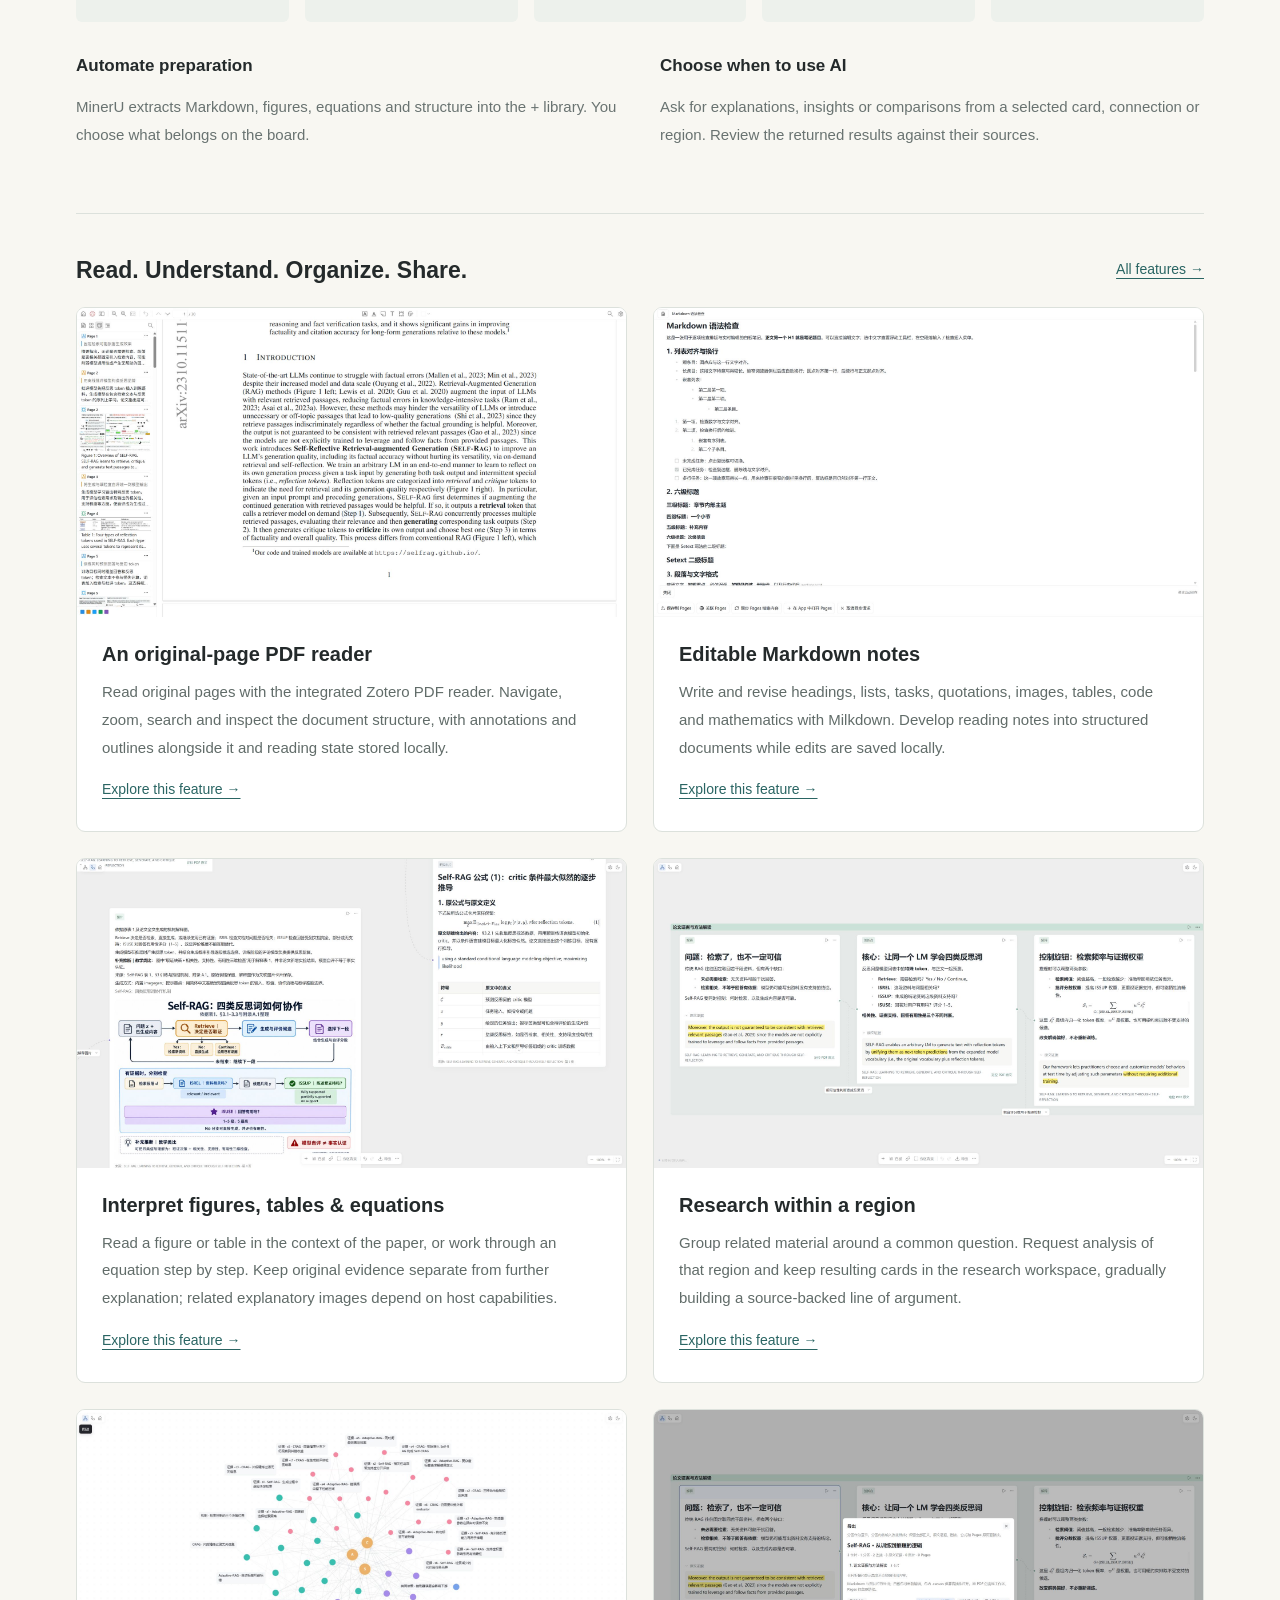
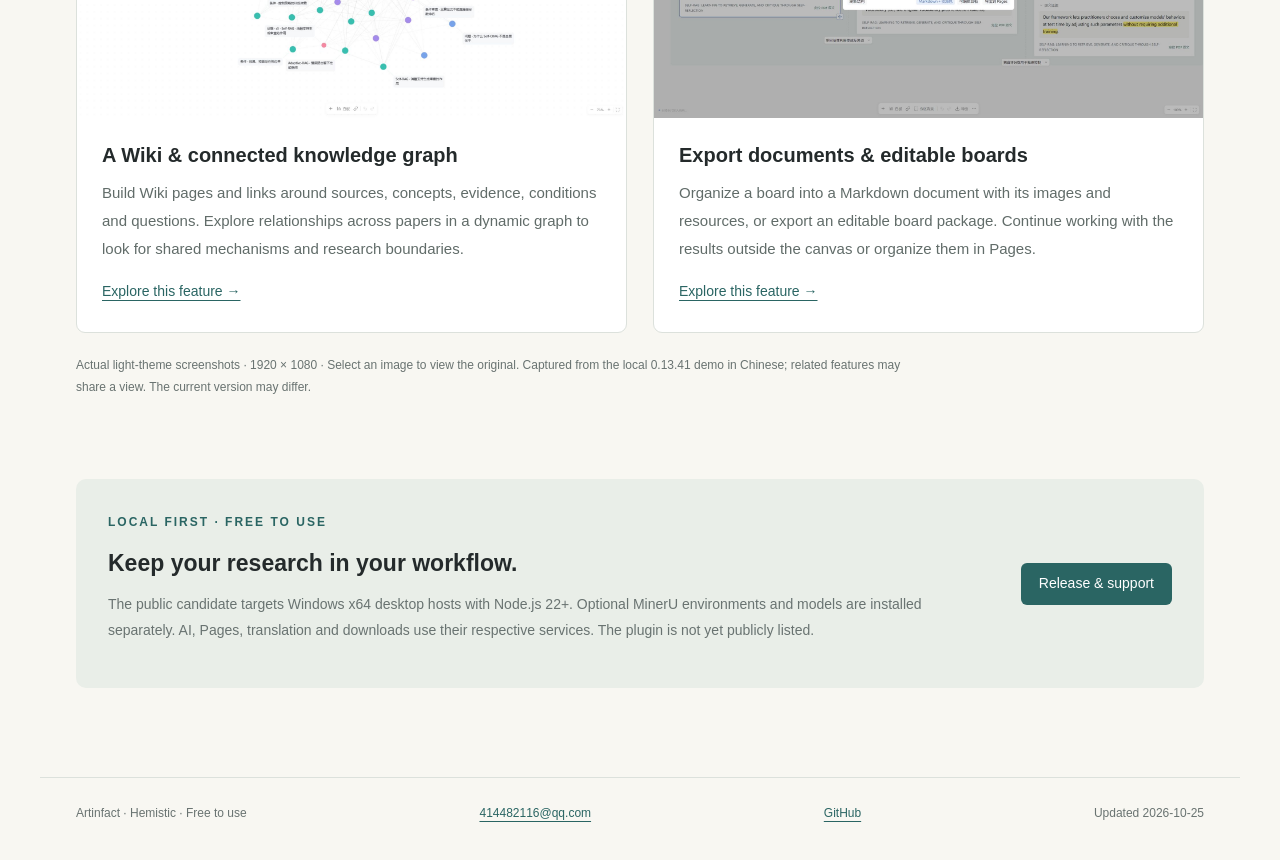
==== commit 0e40a410: "Add silent English feature tour with burned subtitles" ====
--- a/index.html
+++ b/index.html
@@ -1 +1 @@
-<!doctype html><html lang="en"><head><meta charset="UTF-8"><meta name="viewport" content="width=device-width,initial-scale=1"><title>Read. Connect. Understand. — Artinfact</title><meta name="description" content="Artinfact: local PDF reading, Markdown notes, source-backed research, whiteboards and knowledge graphs."><link rel="icon" href="logo.svg" type="image/svg+xml"><link rel="stylesheet" href="style.css"><link rel="alternate" hreflang="zh-CN" href="index-zh.html"></head><body><a class="skip" href="#main">Skip to content</a><header><a class="brand" href="index.html"><img src="logo.svg" alt="" width="36" height="36">Artinfact</a><nav aria-label="Main navigation"><a href="index.html" aria-current="page">Home</a><a href="features.html">Features</a><a href="support-en.html">Support</a><a href="privacy-en.html">Privacy</a><a href="terms-en.html">Terms</a><a href="index-zh.html" lang="zh-CN">中文</a></nav></header><main id="main"><section class="home-intro"><div class="eyebrow">A WORKSPACE FOR READING & RESEARCH</div><h1>Read closely.<br>Connect your thinking.</h1><p class="lead">Start with the original PDF. Bring notes, figures and evidence onto a connected whiteboard. Keep your own thinking at the center, and invite AI in when you need it.</p><div class="actions"><a class="button" href="features.html">Explore all 20 features</a><a class="button secondary" href="#workflow">Follow the workflow</a></div><p class="version">Maintained by Hemistic · Free to use · Public directory review not yet submitted</p></section><figure class="product-hero"><a class="screenshot-link" href="screen-groups.jpg" target="_blank" rel="noopener" aria-label="Research whiteboard, regions and source evidence — 1920 × 1080"><img src="screen-groups.jpg" alt="Research whiteboard, regions and source evidence" width="1920" height="1080" loading="eager" decoding="async"></a><figcaption>Keep questions, explanations and evidence together. <a href="features.html">View the feature atlas →</a></figcaption></figure><section class="section" id="workflow"><div class="eyebrow">THE WORKFLOW</div><h2>One paper is a starting point.</h2><ol class="workflow-steps"><li><span>01</span>Import papers & notes</li><li><span>02</span>Read, annotate & prepare</li><li><span>03</span>Request research when needed</li><li><span>04</span>Connect ideas on boards & graphs</li><li><span>05</span>Export and keep building</li></ol><div class="principle-grid"><div><h3>Automate preparation</h3><p>MinerU extracts Markdown, figures, equations and structure into the + library. You choose what belongs on the board.</p></div><div><h3>Choose when to use AI</h3><p>Ask for explanations, insights or comparisons from a selected card, connection or region. Review the returned results against their sources.</p></div></div></section><section class="section"><div class="section-heading"><h2>Read. Understand. Organize. Share.</h2><a class="text-link" href="features.html">All features →</a></div><div class="feature-grid"><article class="feature-card"><a class="screenshot-link" href="screen-reader.jpg" target="_blank" rel="noopener" aria-label="An original-page PDF reader — 1920 × 1080"><img src="screen-reader.jpg" alt="An original-page PDF reader" width="1920" height="1080" loading="lazy" decoding="async"></a><div class="feature-copy"><h3>An original-page PDF reader</h3><p>Read original pages with the integrated Zotero PDF reader. Navigate, zoom, search and inspect the document structure, with annotations and outlines alongside it and reading state stored locally.</p><a class="text-link" href="features.html#feature-5">Explore this feature →</a></div></article><article class="feature-card"><a class="screenshot-link" href="screen-markdown.jpg" target="_blank" rel="noopener" aria-label="Editable Markdown notes — 1920 × 1080"><img src="screen-markdown.jpg" alt="Editable Markdown notes" width="1920" height="1080" loading="lazy" decoding="async"></a><div class="feature-copy"><h3>Editable Markdown notes</h3><p>Write and revise headings, lists, tasks, quotations, images, tables, code and mathematics with Milkdown. Develop reading notes into structured documents while edits are saved locally.</p><a class="text-link" href="features.html#feature-14">Explore this feature →</a></div></article><article class="feature-card"><a class="screenshot-link" href="screen-formula.jpg" target="_blank" rel="noopener" aria-label="Interpret figures, tables &amp; equations — 1920 × 1080"><img src="screen-formula.jpg" alt="Interpret figures, tables &amp; equations" width="1920" height="1080" loading="lazy" decoding="async"></a><div class="feature-copy"><h3>Interpret figures, tables &amp; equations</h3><p>Read a figure or table in the context of the paper, or work through an equation step by step. Keep original evidence separate from further explanation; related explanatory images depend on host capabilities.</p><a class="text-link" href="features.html#feature-10">Explore this feature →</a></div></article><article class="feature-card"><a class="screenshot-link" href="screen-groups.jpg" target="_blank" rel="noopener" aria-label="Research within a region — 1920 × 1080"><img src="screen-groups.jpg" alt="Research within a region" width="1920" height="1080" loading="lazy" decoding="async"></a><div class="feature-copy"><h3>Research within a region</h3><p>Group related material around a common question. Request analysis of that region and keep resulting cards in the research workspace, gradually building a source-backed line of argument.</p><a class="text-link" href="features.html#feature-12">Explore this feature →</a></div></article><article class="feature-card"><a class="screenshot-link" href="screen-graph.jpg" target="_blank" rel="noopener" aria-label="A Wiki &amp; connected knowledge graph — 1920 × 1080"><img src="screen-graph.jpg" alt="A Wiki &amp; connected knowledge graph" width="1920" height="1080" loading="lazy" decoding="async"></a><div class="feature-copy"><h3>A Wiki &amp; connected knowledge graph</h3><p>Build Wiki pages and links around sources, concepts, evidence, conditions and questions. Explore relationships across papers in a dynamic graph to look for shared mechanisms and research boundaries.</p><a class="text-link" href="features.html#feature-16">Explore this feature →</a></div></article><article class="feature-card"><a class="screenshot-link" href="screen-export.jpg" target="_blank" rel="noopener" aria-label="Export documents &amp; editable boards — 1920 × 1080"><img src="screen-export.jpg" alt="Export documents &amp; editable boards" width="1920" height="1080" loading="lazy" decoding="async"></a><div class="feature-copy"><h3>Export documents &amp; editable boards</h3><p>Organize a board into a Markdown document with its images and resources, or export an editable board package. Continue working with the results outside the canvas or organize them in Pages.</p><a class="text-link" href="features.html#feature-18">Explore this feature →</a></div></article></div><p class="capture-note">Actual light-theme screenshots · 1920 × 1080 · Select an image to view the original. Captured from the local 0.13.41 demo in Chinese; related features may share a view. The current version may differ.</p></section><section class="release-panel"><div><div class="eyebrow">LOCAL FIRST · FREE TO USE</div><h2>Keep your research in your workflow.</h2><p>The public candidate targets Windows x64 desktop hosts with Node.js 22+. Optional MinerU environments and models are installed separately. AI, Pages, translation and downloads use their respective services. The plugin is not yet publicly listed.</p></div><a class="button" href="support-en.html#release-status">Release & support</a></section></main><footer><span>Artinfact · Hemistic · Free to use</span><a href="mailto:414482116@qq.com">414482116@qq.com</a><a href="https://github.com/Hemistic/artinfact-site">GitHub</a><span>Updated 2026-10-25</span></footer></body></html>+<!doctype html><html lang="en"><head><meta charset="UTF-8"><meta name="viewport" content="width=device-width,initial-scale=1"><title>Read. Connect. Understand. — Artinfact</title><meta name="description" content="Artinfact: local PDF reading, Markdown notes, source-backed research, whiteboards and knowledge graphs."><link rel="icon" href="logo.svg" type="image/svg+xml"><link rel="stylesheet" href="style.css"><link rel="alternate" hreflang="zh-CN" href="index-zh.html"></head><body><a class="skip" href="#main">Skip to content</a><header><a class="brand" href="index.html"><img src="logo.svg" alt="" width="36" height="36">Artinfact</a><nav aria-label="Main navigation"><a href="index.html" aria-current="page">Home</a><a href="features.html">Features</a><a href="tour.html">Tour</a><a href="support-en.html">Support</a><a href="privacy-en.html">Privacy</a><a href="terms-en.html">Terms</a><a href="index-zh.html" lang="zh-CN">中文</a></nav></header><main id="main"><section class="home-intro"><div class="eyebrow">A WORKSPACE FOR READING & RESEARCH</div><h1>Read closely.<br>Connect your thinking.</h1><p class="lead">Start with the original PDF. Bring notes, figures and evidence onto a connected whiteboard. Keep your own thinking at the center, and invite AI in when you need it.</p><div class="actions"><a class="button" href="features.html">Explore all 20 features</a><a class="button secondary" href="#workflow">Follow the workflow</a><a class="button secondary" href="tour.html">Watch the complete tour</a></div><p class="version">Maintained by Hemistic · Free to use · Public directory review not yet submitted</p></section><figure class="product-hero"><a class="screenshot-link" href="screen-groups.jpg" target="_blank" rel="noopener" aria-label="Research whiteboard, regions and source evidence — 1920 × 1080"><img src="screen-groups.jpg" alt="Research whiteboard, regions and source evidence" width="1920" height="1080" loading="eager" decoding="async"></a><figcaption>Keep questions, explanations and evidence together. <a href="features.html">View the feature atlas →</a></figcaption></figure><section class="section" id="workflow"><div class="eyebrow">THE WORKFLOW</div><h2>One paper is a starting point.</h2><ol class="workflow-steps"><li><span>01</span>Import papers & notes</li><li><span>02</span>Read, annotate & prepare</li><li><span>03</span>Request research when needed</li><li><span>04</span>Connect ideas on boards & graphs</li><li><span>05</span>Export and keep building</li></ol><div class="principle-grid"><div><h3>Automate preparation</h3><p>MinerU extracts Markdown, figures, equations and structure into the + library. You choose what belongs on the board.</p></div><div><h3>Choose when to use AI</h3><p>Ask for explanations, insights or comparisons from a selected card, connection or region. Review the returned results against their sources.</p></div></div></section><section class="section"><div class="section-heading"><h2>Read. Understand. Organize. Share.</h2><a class="text-link" href="features.html">All features →</a></div><div class="feature-grid"><article class="feature-card"><a class="screenshot-link" href="screen-reader.jpg" target="_blank" rel="noopener" aria-label="An original-page PDF reader — 1920 × 1080"><img src="screen-reader.jpg" alt="An original-page PDF reader" width="1920" height="1080" loading="lazy" decoding="async"></a><div class="feature-copy"><h3>An original-page PDF reader</h3><p>Read original pages with the integrated Zotero PDF reader. Navigate, zoom, search and inspect the document structure, with annotations and outlines alongside it and reading state stored locally.</p><a class="text-link" href="features.html#feature-5">Explore this feature →</a></div></article><article class="feature-card"><a class="screenshot-link" href="screen-markdown.jpg" target="_blank" rel="noopener" aria-label="Editable Markdown notes — 1920 × 1080"><img src="screen-markdown.jpg" alt="Editable Markdown notes" width="1920" height="1080" loading="lazy" decoding="async"></a><div class="feature-copy"><h3>Editable Markdown notes</h3><p>Write and revise headings, lists, tasks, quotations, images, tables, code and mathematics with Milkdown. Develop reading notes into structured documents while edits are saved locally.</p><a class="text-link" href="features.html#feature-14">Explore this feature →</a></div></article><article class="feature-card"><a class="screenshot-link" href="screen-formula.jpg" target="_blank" rel="noopener" aria-label="Interpret figures, tables &amp; equations — 1920 × 1080"><img src="screen-formula.jpg" alt="Interpret figures, tables &amp; equations" width="1920" height="1080" loading="lazy" decoding="async"></a><div class="feature-copy"><h3>Interpret figures, tables &amp; equations</h3><p>Read a figure or table in the context of the paper, or work through an equation step by step. Keep original evidence separate from further explanation; related explanatory images depend on host capabilities.</p><a class="text-link" href="features.html#feature-10">Explore this feature →</a></div></article><article class="feature-card"><a class="screenshot-link" href="screen-groups.jpg" target="_blank" rel="noopener" aria-label="Research within a region — 1920 × 1080"><img src="screen-groups.jpg" alt="Research within a region" width="1920" height="1080" loading="lazy" decoding="async"></a><div class="feature-copy"><h3>Research within a region</h3><p>Group related material around a common question. Request analysis of that region and keep resulting cards in the research workspace, gradually building a source-backed line of argument.</p><a class="text-link" href="features.html#feature-12">Explore this feature →</a></div></article><article class="feature-card"><a class="screenshot-link" href="screen-graph.jpg" target="_blank" rel="noopener" aria-label="A Wiki &amp; connected knowledge graph — 1920 × 1080"><img src="screen-graph.jpg" alt="A Wiki &amp; connected knowledge graph" width="1920" height="1080" loading="lazy" decoding="async"></a><div class="feature-copy"><h3>A Wiki &amp; connected knowledge graph</h3><p>Build Wiki pages and links around sources, concepts, evidence, conditions and questions. Explore relationships across papers in a dynamic graph to look for shared mechanisms and research boundaries.</p><a class="text-link" href="features.html#feature-16">Explore this feature →</a></div></article><article class="feature-card"><a class="screenshot-link" href="screen-export.jpg" target="_blank" rel="noopener" aria-label="Export documents &amp; editable boards — 1920 × 1080"><img src="screen-export.jpg" alt="Export documents &amp; editable boards" width="1920" height="1080" loading="lazy" decoding="async"></a><div class="feature-copy"><h3>Export documents &amp; editable boards</h3><p>Organize a board into a Markdown document with its images and resources, or export an editable board package. Continue working with the results outside the canvas or organize them in Pages.</p><a class="text-link" href="features.html#feature-18">Explore this feature →</a></div></article></div><p class="capture-note">Actual light-theme screenshots · 1920 × 1080 · Select an image to view the original. Captured from the local 0.13.41 demo in Chinese; related features may share a view. The current version may differ.</p></section><section class="release-panel"><div><div class="eyebrow">LOCAL FIRST · FREE TO USE</div><h2>Keep your research in your workflow.</h2><p>The public candidate targets Windows x64 desktop hosts with Node.js 22+. Optional MinerU environments and models are installed separately. AI, Pages, translation and downloads use their respective services. The plugin is not yet publicly listed.</p></div><a class="button" href="support-en.html#release-status">Release & support</a></section></main><footer><span>Artinfact · Hemistic · Free to use</span><a href="mailto:414482116@qq.com">414482116@qq.com</a><a href="https://github.com/Hemistic/artinfact-site">GitHub</a><span>Updated 2026-10-25</span></footer></body></html>
